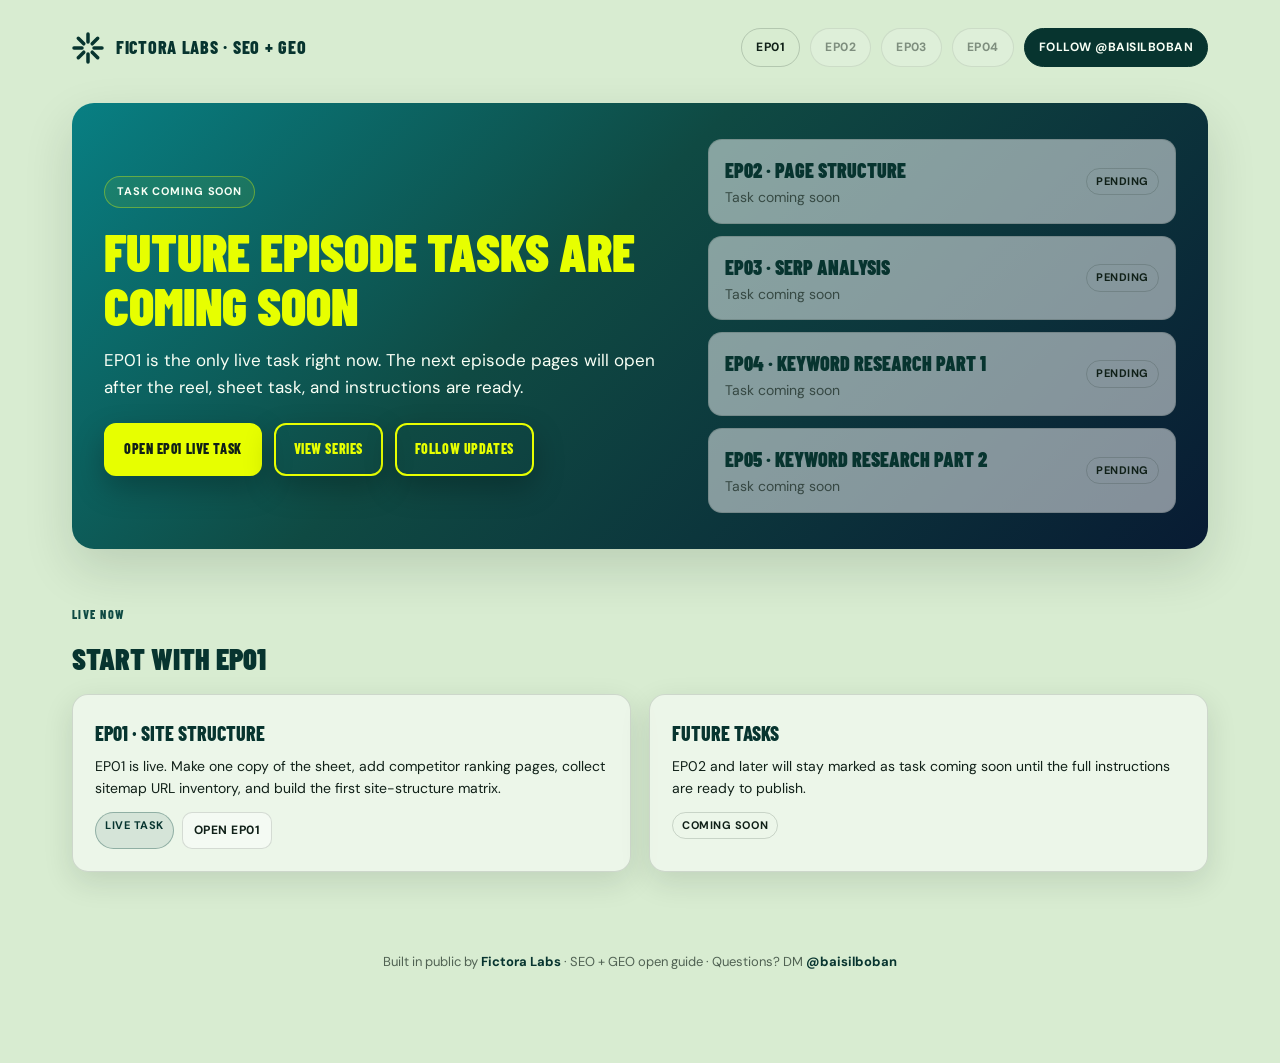
==== site/coming-soon.html @ 5ff7a61b "chore: route future episodes to coming soon" ====
<!DOCTYPE html>
<html lang="en">
<head>
  <meta charset="UTF-8" />
  <meta name="viewport" content="width=device-width, initial-scale=1.0" />
  <title>Episode Tasks Coming Soon · SEO + GEO Series</title>
  <meta name="description" content="EP01 is live now. Future SEO and GEO episode tasks will be published after each reel is ready." />
  <link rel="preconnect" href="https://fonts.googleapis.com" />
  <link rel="preconnect" href="https://fonts.gstatic.com" crossorigin />
  <link href="https://fonts.googleapis.com/css2?family=Barlow+Condensed:wght@700;800;900&family=DM+Sans:wght@300;400;500&display=swap" rel="stylesheet" />
  <link rel="stylesheet" href="assets/css/site.css" />
</head>
<body>
<div class="page">
  <div class="wrap">

    <header class="nav">
      <a class="brand" href="index.html">
        <svg width="32" height="32" viewBox="0 0 32 32" fill="none" aria-hidden="true">
          <line x1="16" y1="2" x2="16" y2="10" stroke="currentColor" stroke-width="3.5" stroke-linecap="round"/>
          <line x1="16" y1="22" x2="16" y2="30" stroke="currentColor" stroke-width="3.5" stroke-linecap="round"/>
          <line x1="2" y1="16" x2="10" y2="16" stroke="currentColor" stroke-width="3.5" stroke-linecap="round"/>
          <line x1="22" y1="16" x2="30" y2="16" stroke="currentColor" stroke-width="3.5" stroke-linecap="round"/>
          <line x1="6.3" y1="6.3" x2="11.8" y2="11.8" stroke="currentColor" stroke-width="3.5" stroke-linecap="round"/>
          <line x1="20.2" y1="20.2" x2="25.7" y2="25.7" stroke="currentColor" stroke-width="3.5" stroke-linecap="round"/>
          <line x1="25.7" y1="6.3" x2="20.2" y2="11.8" stroke="currentColor" stroke-width="3.5" stroke-linecap="round"/>
          <line x1="11.8" y1="20.2" x2="6.3" y2="25.7" stroke="currentColor" stroke-width="3.5" stroke-linecap="round"/>
        </svg>
        Fictora Labs · SEO + GEO
      </a>
      <nav class="nav-links">
        <a class="pill" href="ep01.html">EP01</a>
        <a class="pill coming" href="coming-soon.html">EP02</a>
        <a class="pill coming" href="coming-soon.html">EP03</a>
        <a class="pill coming" href="coming-soon.html">EP04</a>
        <a class="pill primary" href="https://instagram.com/baisilboban" target="_blank" rel="noopener">Follow @baisilboban</a>
      </nav>
    </header>

    <section class="hero">
      <div>
        <div class="badge">Task coming soon</div>
        <h1>Future Episode Tasks Are Coming Soon</h1>
        <p class="lead">EP01 is the only live task right now. The next episode pages will open after the reel, sheet task, and instructions are ready.</p>
        <div class="cta-row">
          <a class="btn" href="ep01.html">Open EP01 Live Task</a>
          <a class="btn ghost" href="index.html#episodes">View Series</a>
          <a class="btn ghost" href="https://instagram.com/baisilboban" target="_blank" rel="noopener">Follow Updates</a>
        </div>
      </div>
      <div class="coming-soon-list">
        <div class="coming-soon-row">
          <div>
            <h3>EP02 · Page Structure</h3>
            <p>Task coming soon</p>
          </div>
          <span class="tag">Pending</span>
        </div>
        <div class="coming-soon-row">
          <div>
            <h3>EP03 · SERP Analysis</h3>
            <p>Task coming soon</p>
          </div>
          <span class="tag">Pending</span>
        </div>
        <div class="coming-soon-row">
          <div>
            <h3>EP04 · Keyword Research Part 1</h3>
            <p>Task coming soon</p>
          </div>
          <span class="tag">Pending</span>
        </div>
        <div class="coming-soon-row">
          <div>
            <h3>EP05 · Keyword Research Part 2</h3>
            <p>Task coming soon</p>
          </div>
          <span class="tag">Pending</span>
        </div>
      </div>
    </section>

    <section class="section">
      <div class="eyebrow">Live now</div>
      <h2 class="section-title">Start with EP01</h2>
      <div class="grid cols-2">
        <div class="card">
          <h3>EP01 · Site Structure</h3>
          <p>EP01 is live. Make one copy of the sheet, add competitor ranking pages, collect sitemap URL inventory, and build the first site-structure matrix.</p>
          <div class="meta">
            <span class="tag warning">Live task</span>
            <a class="resource-link" href="ep01.html">Open EP01</a>
          </div>
        </div>
        <div class="card">
          <h3>Future tasks</h3>
          <p>EP02 and later will stay marked as task coming soon until the full instructions are ready to publish.</p>
          <div class="meta">
            <span class="tag">Coming soon</span>
          </div>
        </div>
      </div>
    </section>

    <footer class="footer">
      Built in public by <a href="https://fictoralabs.ae" target="_blank" rel="noopener">Fictora Labs</a> · SEO + GEO open guide · Questions? DM <a href="https://instagram.com/baisilboban" target="_blank" rel="noopener">@baisilboban</a>
    </footer>

  </div>
</div>
<script src="assets/js/email-capture.js"></script>
</body>
</html>
---- site/assets/css/site.css ----
/* Fictora Labs · SEO + GEO Series
   Shared styles. Source of truth: ../../../DESIGN.md */

:root {
  --navy: #0f1a2b;
  --ink: #102018;
  --green: #0f4a43;
  --green-dark: #07342f;
  --accent: var(--green);
  --yellow: #E7FF00;
  --mint: #d8ecd1;
  --teal: #178a7a;
  --mid: #527365;
  --text: #102018;
  --muted: rgba(16, 32, 24, 0.68);
  --panel-text: #f8fff5;
  --panel-muted: rgba(248, 255, 245, 0.74);
  --radius: 14px;
  --radius-lg: 22px;
  --shadow: 0 20px 50px rgba(16, 32, 24, 0.14);
  --shadow-sm: 0 10px 30px rgba(16, 32, 24, 0.12);
  --card: rgba(255, 255, 255, 0.56);
  --border: rgba(16, 32, 24, 0.14);
}

* { box-sizing: border-box; margin: 0; padding: 0; }

body {
  font-family: 'DM Sans', -apple-system, BlinkMacSystemFont, sans-serif;
  background: var(--mint);
  color: var(--text);
  line-height: 1.6;
  -webkit-font-smoothing: antialiased;
}

a { text-decoration: none; color: inherit; }
button { cursor: pointer; border: none; background: none; font: inherit; color: inherit; }

.page {
  min-height: 100vh;
  background: var(--mint);
}

.wrap {
  width: 100%;
  max-width: 1180px;
  margin: 0 auto;
  padding: 28px 22px 80px;
  position: relative;
}

/* ---------- Nav ---------- */
.nav {
  display: flex;
  align-items: center;
  justify-content: space-between;
  margin-bottom: 36px;
  gap: 16px;
  flex-wrap: wrap;
}

.brand {
  display: flex;
  align-items: center;
  gap: 12px;
  font-family: 'Barlow Condensed', sans-serif;
  font-weight: 800;
  letter-spacing: .04em;
  font-size: 18px;
  text-transform: uppercase;
  color: var(--green-dark);
}

.nav-links {
  display: flex;
  gap: 10px;
  flex-wrap: wrap;
  min-width: 0;
  max-width: 100%;
}

.pill {
  display: inline-flex;
  align-items: center;
  justify-content: center;
  padding: 9px 14px;
  border: 1.5px solid rgba(16, 32, 24, 0.18);
  border-radius: 999px;
  font-size: 12px;
  font-weight: 700;
  letter-spacing: .04em;
  text-transform: uppercase;
  color: var(--text);
  transition: border-color .2s, color .2s;
}

.pill:hover { border-color: var(--green); color: var(--green); }
.pill.primary { border-color: var(--green-dark); color: var(--panel-text); background: var(--green-dark); }
.pill.active { border-color: var(--green); color: var(--green); background: rgba(255, 255, 255, 0.36); }
.pill.coming {
  color: rgba(16, 32, 24, 0.62);
  border-color: rgba(16, 32, 24, 0.12);
  background: rgba(255, 255, 255, 0.24);
}

/* ---------- Type ---------- */
.eyebrow {
  font-size: 12px;
  letter-spacing: .12em;
  text-transform: uppercase;
  color: var(--green);
  font-family: 'Barlow Condensed', sans-serif;
  font-weight: 800;
  margin-bottom: 10px;
}

h1 {
  font-family: 'Barlow Condensed', sans-serif;
  font-weight: 900;
  letter-spacing: 0;
  font-size: 52px;
  line-height: 1.05;
  text-transform: uppercase;
  color: var(--yellow);
}

h2.section-title {
  font-family: 'Barlow Condensed', sans-serif;
  font-weight: 900;
  letter-spacing: 0;
  text-transform: uppercase;
  font-size: 30px;
  color: var(--green-dark);
  margin-bottom: 12px;
}

.lead {
  color: var(--text);
  margin: 14px 0 22px;
  font-size: 17px;
  max-width: 680px;
}

.section { margin-top: 56px; }
.section-subhead { margin-top: 22px; }

/* ---------- Hero ---------- */
.hero {
  display: grid;
  grid-template-columns: 1.1fr 0.9fr;
  width: 100%;
  max-width: 100%;
  min-width: 0;
  gap: 32px;
  align-items: center;
  padding: 36px 32px;
  border-radius: var(--radius-lg);
  background: linear-gradient(135deg, #087f83 0%, #0f4a43 42%, #081b33 100%);
  color: var(--panel-text);
  box-shadow: var(--shadow);
}

.hero > *, .episode > *, .card, .resource-card, .kit { min-width: 0; }
.hero .lead { color: var(--panel-text); }
.hero .stat-card {
  background: rgba(6, 31, 45, 0.58);
  border-color: rgba(216, 236, 209, 0.22);
  box-shadow: inset 0 1px 0 rgba(248, 255, 245, 0.08);
}
.hero .stat-card p { color: var(--panel-muted) !important; }
.hero .stat-value { color: var(--panel-text); }

.badge {
  display: inline-flex;
  align-items: center;
  gap: 8px;
  padding: 6px 12px;
  border-radius: 999px;
  border: 1.5px solid rgba(231, 255, 0, 0.35);
  font-size: 11px;
  font-weight: 700;
  letter-spacing: .08em;
  text-transform: uppercase;
  background: rgba(231, 255, 0, 0.08);
  margin-bottom: 16px;
}

.cta-row {
  display: flex;
  gap: 12px;
  flex-wrap: wrap;
  margin-top: 14px;
}

.btn {
  padding: 13px 18px;
  border-radius: 12px;
  font-weight: 800;
  font-family: 'Barlow Condensed', sans-serif;
  letter-spacing: .04em;
  text-transform: uppercase;
  font-size: 14px;
  border: 2px solid var(--yellow);
  background: var(--yellow);
  color: var(--ink);
  box-shadow: 0 12px 30px rgba(0, 0, 0, 0.25);
  display: inline-flex;
  align-items: center;
  gap: 8px;
  transition: transform .15s;
}

.btn:hover { transform: translateY(-1px); }
.btn.ghost { background: transparent; color: var(--yellow); }
.btn.ghost:hover { background: rgba(231, 255, 0, 0.1); }
.btn.disabled {
  opacity: 0.62;
  cursor: default;
  box-shadow: none;
}
.btn.disabled:hover { transform: none; }

/* ---------- Cards ---------- */
.stat-card {
  background: var(--card);
  border: 1px solid rgba(248, 255, 245, 0.16);
  padding: 18px;
  border-radius: var(--radius);
  backdrop-filter: blur(8px);
}

.stat-title {
  font-size: 12px;
  letter-spacing: .1em;
  text-transform: uppercase;
  color: var(--yellow);
  font-weight: 800;
  font-family: 'Barlow Condensed', sans-serif;
}

.stat-value {
  font-size: 26px;
  font-family: 'Barlow Condensed', sans-serif;
  font-weight: 900;
  letter-spacing: .01em;
  line-height: 1.15;
  margin-top: 4px;
}

.grid { display: grid; gap: 18px; }
.grid.cols-2 { grid-template-columns: repeat(auto-fit, minmax(280px, 1fr)); }
.grid.cols-3 { grid-template-columns: repeat(auto-fit, minmax(240px, 1fr)); }

.card {
  background: rgba(255, 255, 255, 0.52);
  border: 1px solid var(--border);
  border-radius: 16px;
  padding: 22px;
  box-shadow: var(--shadow-sm);
  transition: border-color .2s, transform .15s;
}

.card:hover { border-color: rgba(15, 74, 67, 0.35); }
.card.linkcard { cursor: pointer; }
.card.linkcard:hover { transform: translateY(-2px); }

.card h3 {
  font-family: 'Barlow Condensed', sans-serif;
  font-weight: 800;
  text-transform: uppercase;
  letter-spacing: 0;
  font-size: 20px;
  color: var(--green-dark);
  margin-bottom: 6px;
}

.card p { color: var(--text); font-size: 14px; }
.card .meta { margin-top: 12px; display: flex; gap: 8px; flex-wrap: wrap; }

p code,
li code {
  display: inline-block;
  padding: 1px 5px;
  border-radius: 5px;
  background: rgba(16, 32, 24, 0.08);
  color: var(--green-dark);
  font-size: 0.92em;
}

.tag {
  display: inline-block;
  padding: 4px 9px;
  border-radius: 999px;
  border: 1px solid rgba(16, 32, 24, 0.16);
  font-size: 11px;
  font-weight: 700;
  letter-spacing: .05em;
  text-transform: uppercase;
  color: var(--text);
}

.tag.mint { background: rgba(82, 180, 212, 0.12); border-color: rgba(82, 180, 212, 0.6); }
.tag.warning { background: rgba(15, 74, 67, 0.1); border-color: rgba(15, 74, 67, 0.35); color: var(--green-dark); }
.tag.muted { opacity: .6; }

/* ---------- Resource grid (structure change) ---------- */
.resource-grid { display: grid; gap: 18px; grid-template-columns: repeat(auto-fit, minmax(260px, 1fr)); }

.resource-card {
  background: rgba(255, 255, 255, 0.56);
  border: 1px solid var(--border);
  border-left: 4px solid var(--green);
  border-radius: 16px;
  padding: 18px;
  box-shadow: var(--shadow-sm);
  transition: border-color .2s, transform .15s;
}

.resource-card:hover { transform: translateY(-2px); border-color: rgba(15, 74, 67, 0.35); }
.resource-card h3 { color: var(--green-dark); font-size: 20px; margin-bottom: 6px; }
.resource-card p { color: var(--text); font-size: 14px; margin-bottom: 12px; }
.resource-card .meta { display: flex; gap: 8px; flex-wrap: wrap; margin-bottom: 10px; }
.resource-card.coming-soon-card { opacity: 0.82; }
.resource-card.coming-soon-card:hover { transform: none; }

.resource-links { display: flex; gap: 8px; flex-wrap: wrap; }

.resource-link {
  display: inline-flex;
  align-items: center;
  gap: 6px;
  padding: 8px 11px;
  border-radius: 10px;
  border: 1px solid var(--border);
  background: rgba(255, 255, 255, 0.44);
  color: var(--text);
  font-weight: 700;
  font-size: 12px;
  letter-spacing: .04em;
  text-transform: uppercase;
  transition: border-color .15s, color .15s, background .15s;
}

.resource-link:hover { border-color: var(--green); color: var(--green); }

.accent-blue { border-left-color: var(--teal); }
.accent-amber { border-left-color: #e7c500; }
.accent-green { border-left-color: #7adf9b; }
.accent-pink { border-left-color: #ff7bd8; }

/* ---------- Episode page layout ---------- */
.episode {
  display: grid;
  grid-template-columns: 1.2fr 0.8fr;
  gap: 22px;
  align-items: start;
  padding: 26px;
  border-radius: 20px;
  background: rgba(255, 255, 255, 0.56);
  border: 1px solid var(--border);
}

.episode h3 {
  font-family: 'Barlow Condensed', sans-serif;
  font-size: 22px;
  font-weight: 900;
  letter-spacing: 0;
  text-transform: uppercase;
  color: var(--green-dark);
  margin-bottom: 10px;
}

.episode ul { margin: 8px 0 0 18px; }
.episode li { margin-bottom: 8px; color: var(--text); font-size: 14.5px; }
.episode p { color: var(--text); font-size: 15px; margin-bottom: 12px; }

.kit {
  background: rgba(15, 74, 67, 0.08);
  border: 1px solid rgba(16, 32, 24, 0.12);
  border-radius: 14px;
  padding: 16px;
}

.kit + .kit { margin-top: 14px; }
.kit h4 {
  font-family: 'Barlow Condensed', sans-serif;
  font-weight: 800;
  letter-spacing: .04em;
  text-transform: uppercase;
  font-size: 13px;
  color: var(--green-dark);
  margin-bottom: 10px;
}

.kit a {
  display: block;
  padding: 10px 12px;
  border-radius: 10px;
  border: 1px solid var(--border);
  color: var(--text);
  font-size: 14px;
  font-weight: 500;
  margin-top: 8px;
  transition: border-color .15s, background .15s;
}

.kit a:first-of-type { margin-top: 0; }
.kit a:hover { border-color: var(--green); background: rgba(15, 74, 67, 0.06); color: var(--green); }
.kit a::before { content: "→  "; color: var(--green); font-weight: 700; }
.kit a.no-icon::before { content: ""; }

.kit p {
  font-size: 14px;
  color: var(--text);
  margin-top: 8px;
}

.kit p:first-of-type { margin-top: 0; }
.kit ul { margin: 8px 0 0 18px; }
.kit li { color: var(--text); font-size: 14px; margin-bottom: 6px; }

.script-panel {
  margin-top: 22px;
  background: rgba(16, 32, 24, 0.92);
  border: 1px solid rgba(231, 255, 0, 0.22);
  border-radius: 18px;
  overflow: hidden;
  box-shadow: var(--shadow-sm);
}

.script-panel-head {
  display: flex;
  align-items: center;
  justify-content: space-between;
  gap: 12px;
  padding: 14px 16px;
  background: rgba(7, 52, 47, 0.86);
  border-bottom: 1px solid rgba(231, 255, 0, 0.18);
}

.script-panel-head h3 {
  font-family: 'Barlow Condensed', sans-serif;
  font-size: 18px;
  text-transform: uppercase;
  color: var(--yellow);
  letter-spacing: 0;
}

.script-code {
  max-height: 620px;
  overflow: auto;
  padding: 18px;
  color: #f8fff5;
  font-size: 12.5px;
  line-height: 1.55;
  white-space: pre;
}

.coming { opacity: 0.75; }

.coming-soon-list {
  display: grid;
  gap: 12px;
}

.coming-soon-row {
  display: flex;
  justify-content: space-between;
  gap: 16px;
  align-items: center;
  padding: 14px 16px;
  border-radius: 14px;
  background: rgba(255, 255, 255, 0.5);
  border: 1px solid var(--border);
}

.coming-soon-row h3 {
  font-family: 'Barlow Condensed', sans-serif;
  font-weight: 900;
  text-transform: uppercase;
  color: var(--green-dark);
  font-size: 20px;
}

.coming-soon-row p {
  color: var(--muted);
  font-size: 14px;
}

/* ---------- Footer ---------- */
.footer {
  margin: 80px 0 10px;
  text-align: center;
  font-size: 13px;
  color: var(--muted);
}

.footer a { color: var(--green-dark); font-weight: 700; }

/* ---------- Modal (email capture stub) ---------- */
.modal-backdrop {
  position: fixed; inset: 0;
  background: rgba(5, 15, 35, 0.78);
  backdrop-filter: blur(6px);
  display: none;
  align-items: center;
  justify-content: center;
  z-index: 100;
  padding: 20px;
}

.modal-backdrop.open { display: flex; }

.modal {
  background: var(--navy);
  border: 1px solid rgba(231, 255, 0, 0.25);
  color: var(--panel-text);
  border-radius: var(--radius-lg);
  padding: 28px;
  max-width: 440px;
  width: 100%;
  box-shadow: 0 30px 80px rgba(0, 0, 0, 0.5);
}

.modal h3 {
  font-family: 'Barlow Condensed', sans-serif;
  font-weight: 900;
  text-transform: uppercase;
  font-size: 22px;
  color: var(--yellow);
  margin-bottom: 8px;
}

.modal p { font-size: 14px; color: var(--panel-muted); margin-bottom: 18px; }

.modal input {
  width: 100%;
  padding: 12px 14px;
  border-radius: 10px;
  border: 1.5px solid rgba(248, 255, 245, 0.18);
  background: rgba(0, 0, 0, 0.25);
  color: var(--panel-text);
  font-family: inherit;
  font-size: 15px;
  margin-bottom: 12px;
}

.modal input:focus { outline: none; border-color: var(--yellow); }
.modal .modal-actions { display: flex; gap: 10px; justify-content: flex-end; margin-top: 6px; }
.modal .close { color: var(--panel-muted); font-size: 13px; padding: 8px 12px; }
.modal .close:hover { color: var(--yellow); }

/* ---------- Responsive ---------- */
@media (max-width: 900px) {
  .hero { grid-template-columns: 1fr; padding: 28px 22px; }
  .episode { grid-template-columns: 1fr; }
  h1 { font-size: 42px; }
}

@media (max-width: 560px) {
  html, body, .page { max-width: 100%; overflow-x: hidden; }
  .wrap {
    width: 100vw;
    max-width: 100vw;
    padding: 24px 18px 64px;
    overflow-x: hidden;
  }
  .nav { align-items: flex-start; }
  .brand { width: 100%; }
  .nav-links {
    display: grid;
    width: calc(100vw - 36px);
    max-width: calc(100vw - 36px);
    grid-template-columns: repeat(4, minmax(0, 1fr));
    gap: 8px;
  }
  .nav-links .pill { padding: 9px 8px; }
  .nav-links .pill.primary { grid-column: 1 / -1; }
  .hero {
    width: calc(100vw - 36px);
    max-width: calc(100vw - 36px);
    padding: 28px 22px;
    border-radius: 18px;
    overflow: hidden;
  }
  .hero h1 { max-width: 10.5ch; }
  .hero .lead { max-width: 28ch; }
  h1 { font-size: 32px; }
  .lead { font-size: 16px; }
  .cta-row { flex-direction: column; align-items: stretch; }
  .btn { width: 100%; justify-content: center; }
  .stat-card { width: 100%; max-width: 100%; }
  .stat-card p { overflow-wrap: anywhere; }
  .stat-value { font-size: 24px; overflow-wrap: anywhere; }
  .coming-soon-row {
    align-items: flex-start;
    flex-direction: column;
  }
}
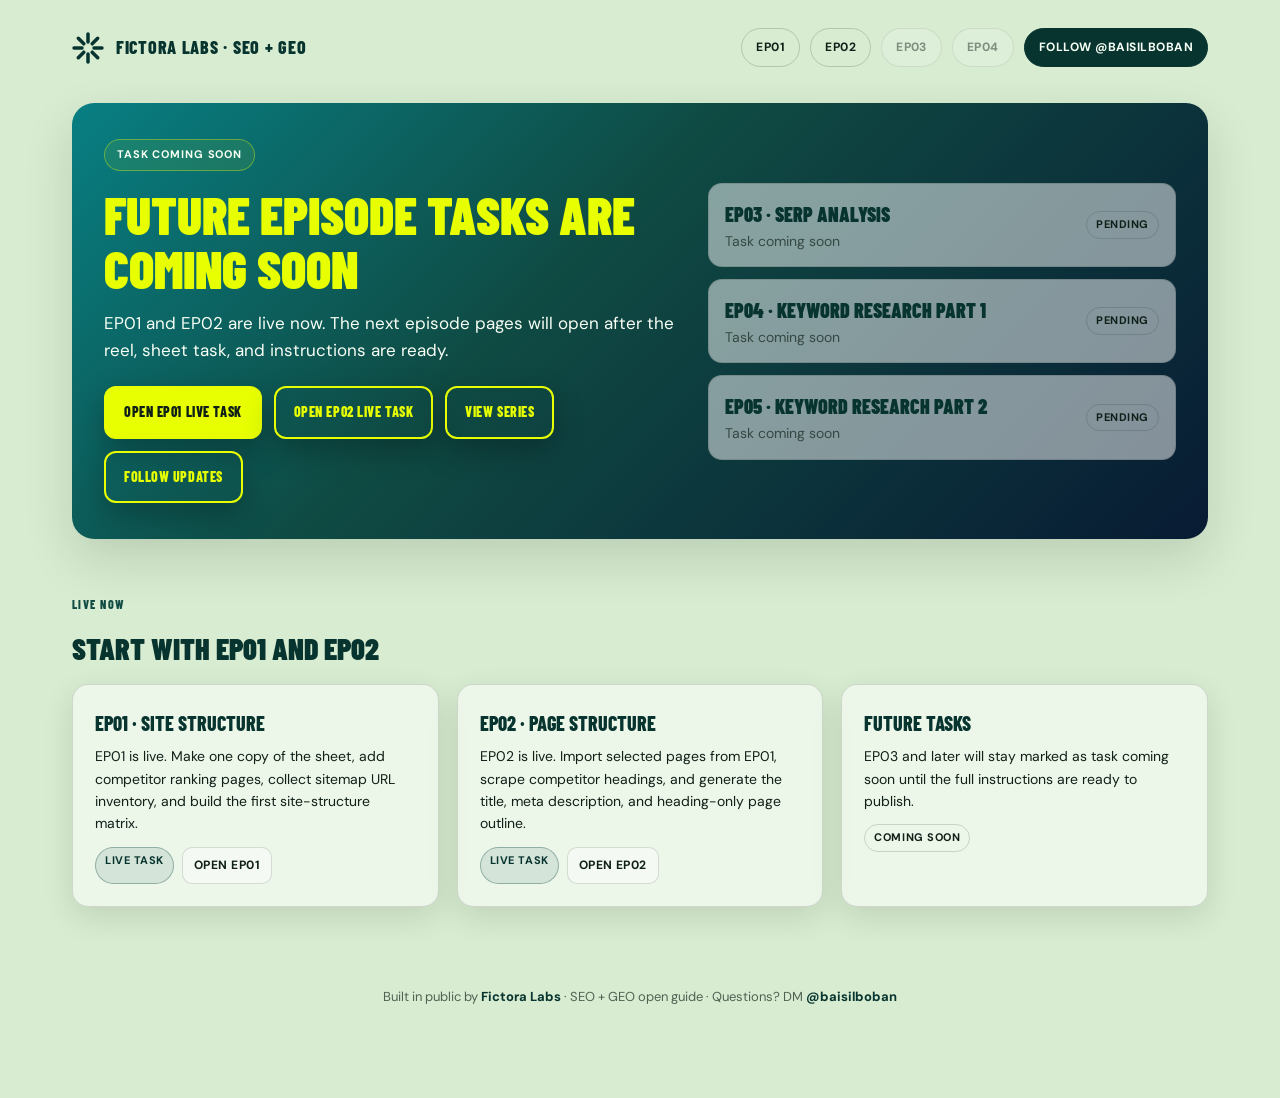
==== commit d4f3a19a: "feat: publish EP02 page structure workflow" ====
--- a/site/coming-soon.html
+++ b/site/coming-soon.html
@@ -30,7 +30,7 @@
       </a>
       <nav class="nav-links">
         <a class="pill" href="ep01.html">EP01</a>
-        <a class="pill coming" href="coming-soon.html">EP02</a>
+        <a class="pill" href="ep02.html">EP02</a>
         <a class="pill coming" href="coming-soon.html">EP03</a>
         <a class="pill coming" href="coming-soon.html">EP04</a>
         <a class="pill primary" href="https://instagram.com/baisilboban" target="_blank" rel="noopener">Follow @baisilboban</a>
@@ -41,21 +41,15 @@
       <div>
         <div class="badge">Task coming soon</div>
         <h1>Future Episode Tasks Are Coming Soon</h1>
-        <p class="lead">EP01 is the only live task right now. The next episode pages will open after the reel, sheet task, and instructions are ready.</p>
+        <p class="lead">EP01 and EP02 are live now. The next episode pages will open after the reel, sheet task, and instructions are ready.</p>
         <div class="cta-row">
           <a class="btn" href="ep01.html">Open EP01 Live Task</a>
+          <a class="btn ghost" href="ep02.html">Open EP02 Live Task</a>
           <a class="btn ghost" href="index.html#episodes">View Series</a>
           <a class="btn ghost" href="https://instagram.com/baisilboban" target="_blank" rel="noopener">Follow Updates</a>
         </div>
       </div>
       <div class="coming-soon-list">
-        <div class="coming-soon-row">
-          <div>
-            <h3>EP02 · Page Structure</h3>
-            <p>Task coming soon</p>
-          </div>
-          <span class="tag">Pending</span>
-        </div>
         <div class="coming-soon-row">
           <div>
             <h3>EP03 · SERP Analysis</h3>
@@ -82,7 +76,7 @@
 
     <section class="section">
       <div class="eyebrow">Live now</div>
-      <h2 class="section-title">Start with EP01</h2>
+      <h2 class="section-title">Start with EP01 and EP02</h2>
       <div class="grid cols-2">
         <div class="card">
           <h3>EP01 · Site Structure</h3>
@@ -93,8 +87,16 @@
           </div>
         </div>
         <div class="card">
+          <h3>EP02 · Page Structure</h3>
+          <p>EP02 is live. Import selected pages from EP01, scrape competitor headings, and generate the title, meta description, and heading-only page outline.</p>
+          <div class="meta">
+            <span class="tag warning">Live task</span>
+            <a class="resource-link" href="ep02.html">Open EP02</a>
+          </div>
+        </div>
+        <div class="card">
           <h3>Future tasks</h3>
-          <p>EP02 and later will stay marked as task coming soon until the full instructions are ready to publish.</p>
+          <p>EP03 and later will stay marked as task coming soon until the full instructions are ready to publish.</p>
           <div class="meta">
             <span class="tag">Coming soon</span>
           </div>
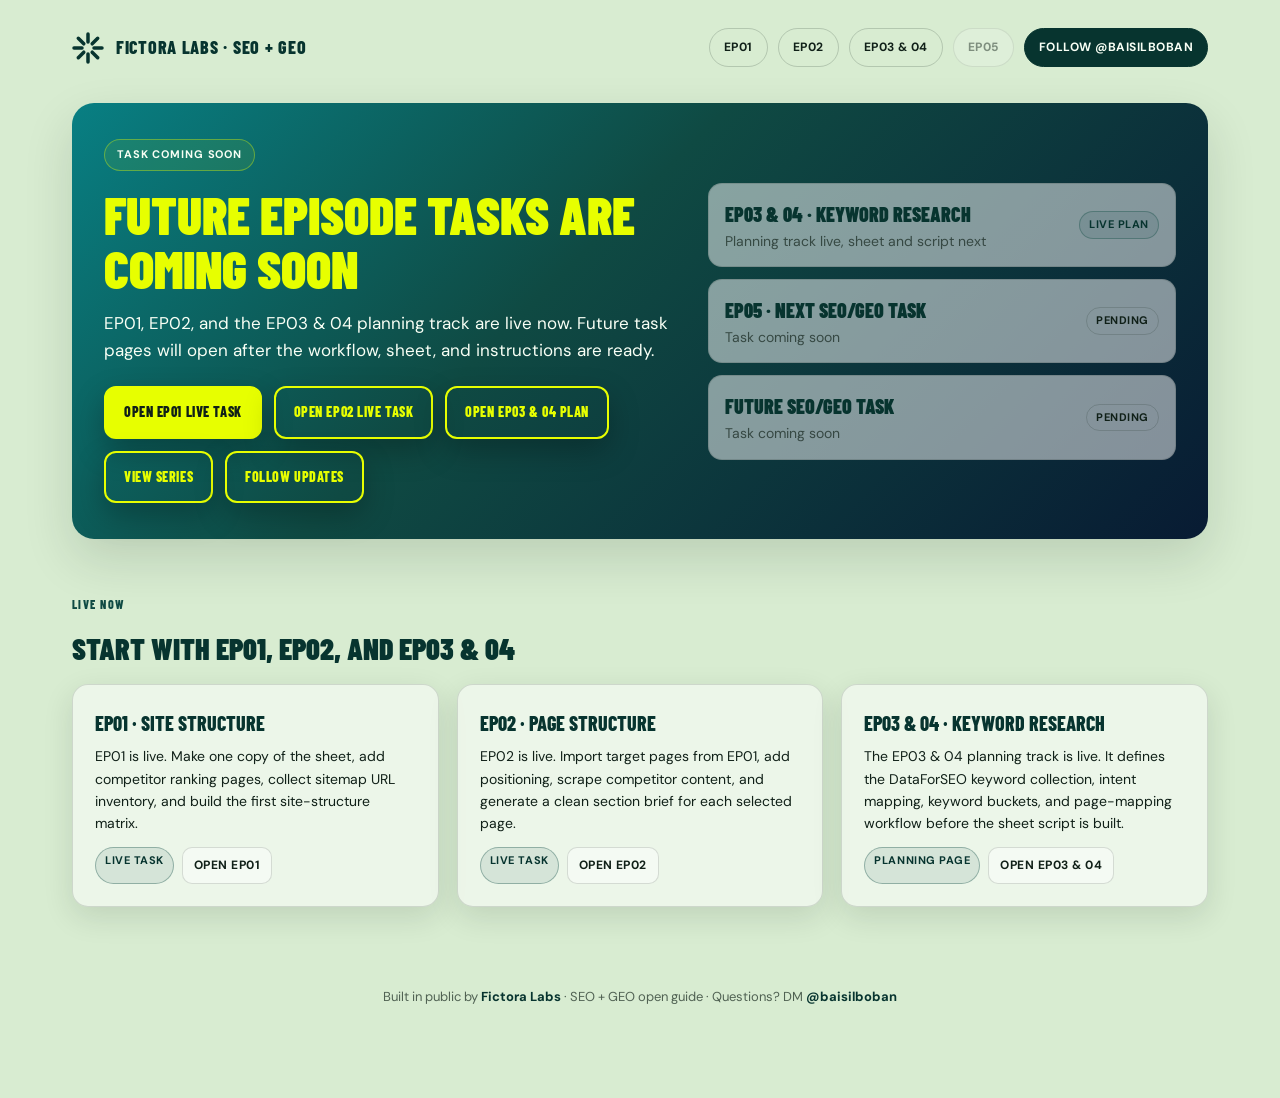
==== commit 670cea6c: "feat: add combined EP03 and 04 keyword research page" ====
--- a/site/coming-soon.html
+++ b/site/coming-soon.html
@@ -4,7 +4,7 @@
   <meta charset="UTF-8" />
   <meta name="viewport" content="width=device-width, initial-scale=1.0" />
   <title>Episode Tasks Coming Soon · SEO + GEO Series</title>
-  <meta name="description" content="EP01 is live now. Future SEO and GEO episode tasks will be published after each reel is ready." />
+  <meta name="description" content="EP01, EP02, and the EP03 & 04 planning track are live now. Future SEO and GEO episode tasks will be published after each workflow is ready." />
   <link rel="preconnect" href="https://fonts.googleapis.com" />
   <link rel="preconnect" href="https://fonts.gstatic.com" crossorigin />
   <link href="https://fonts.googleapis.com/css2?family=Barlow+Condensed:wght@700;800;900&family=DM+Sans:wght@300;400;500&display=swap" rel="stylesheet" />
@@ -31,8 +31,8 @@
       <nav class="nav-links">
         <a class="pill" href="ep01.html">EP01</a>
         <a class="pill" href="ep02.html">EP02</a>
-        <a class="pill coming" href="coming-soon.html">EP03</a>
-        <a class="pill coming" href="coming-soon.html">EP04</a>
+        <a class="pill" href="ep03.html">EP03 & 04</a>
+        <a class="pill coming" href="coming-soon.html">EP05</a>
         <a class="pill primary" href="https://instagram.com/baisilboban" target="_blank" rel="noopener">Follow @baisilboban</a>
       </nav>
     </header>
@@ -41,10 +41,11 @@
       <div>
         <div class="badge">Task coming soon</div>
         <h1>Future Episode Tasks Are Coming Soon</h1>
-        <p class="lead">EP01 and EP02 are live now. The next episode pages will open after the reel, sheet task, and instructions are ready.</p>
+        <p class="lead">EP01, EP02, and the EP03 & 04 planning track are live now. Future task pages will open after the workflow, sheet, and instructions are ready.</p>
         <div class="cta-row">
           <a class="btn" href="ep01.html">Open EP01 Live Task</a>
           <a class="btn ghost" href="ep02.html">Open EP02 Live Task</a>
+          <a class="btn ghost" href="ep03.html">Open EP03 & 04 Plan</a>
           <a class="btn ghost" href="index.html#episodes">View Series</a>
           <a class="btn ghost" href="https://instagram.com/baisilboban" target="_blank" rel="noopener">Follow Updates</a>
         </div>
@@ -52,21 +53,21 @@
       <div class="coming-soon-list">
         <div class="coming-soon-row">
           <div>
-            <h3>EP03 · SERP Analysis</h3>
+            <h3>EP03 & 04 · Keyword Research</h3>
+            <p>Planning track live, sheet and script next</p>
+          </div>
+          <span class="tag warning">Live plan</span>
+        </div>
+        <div class="coming-soon-row">
+          <div>
+            <h3>EP05 · Next SEO/GEO Task</h3>
             <p>Task coming soon</p>
           </div>
           <span class="tag">Pending</span>
         </div>
         <div class="coming-soon-row">
           <div>
-            <h3>EP04 · Keyword Research Part 1</h3>
-            <p>Task coming soon</p>
-          </div>
-          <span class="tag">Pending</span>
-        </div>
-        <div class="coming-soon-row">
-          <div>
-            <h3>EP05 · Keyword Research Part 2</h3>
+            <h3>Future SEO/GEO Task</h3>
             <p>Task coming soon</p>
           </div>
           <span class="tag">Pending</span>
@@ -76,7 +77,7 @@
 
     <section class="section">
       <div class="eyebrow">Live now</div>
-      <h2 class="section-title">Start with EP01 and EP02</h2>
+      <h2 class="section-title">Start with EP01, EP02, and EP03 & 04</h2>
       <div class="grid cols-2">
         <div class="card">
           <h3>EP01 · Site Structure</h3>
@@ -88,17 +89,18 @@
         </div>
         <div class="card">
           <h3>EP02 · Page Structure</h3>
-          <p>EP02 is live. Import selected pages from EP01, scrape competitor headings, and generate the title, meta description, and heading-only page outline.</p>
+          <p>EP02 is live. Import target pages from EP01, add positioning, scrape competitor content, and generate a clean section brief for each selected page.</p>
           <div class="meta">
             <span class="tag warning">Live task</span>
             <a class="resource-link" href="ep02.html">Open EP02</a>
           </div>
         </div>
         <div class="card">
-          <h3>Future tasks</h3>
-          <p>EP03 and later will stay marked as task coming soon until the full instructions are ready to publish.</p>
+          <h3>EP03 & 04 · Keyword Research</h3>
+          <p>The EP03 & 04 planning track is live. It defines the DataForSEO keyword collection, intent mapping, keyword buckets, and page-mapping workflow before the sheet script is built.</p>
           <div class="meta">
-            <span class="tag">Coming soon</span>
+            <span class="tag warning">Planning page</span>
+            <a class="resource-link" href="ep03.html">Open EP03 & 04</a>
           </div>
         </div>
       </div>
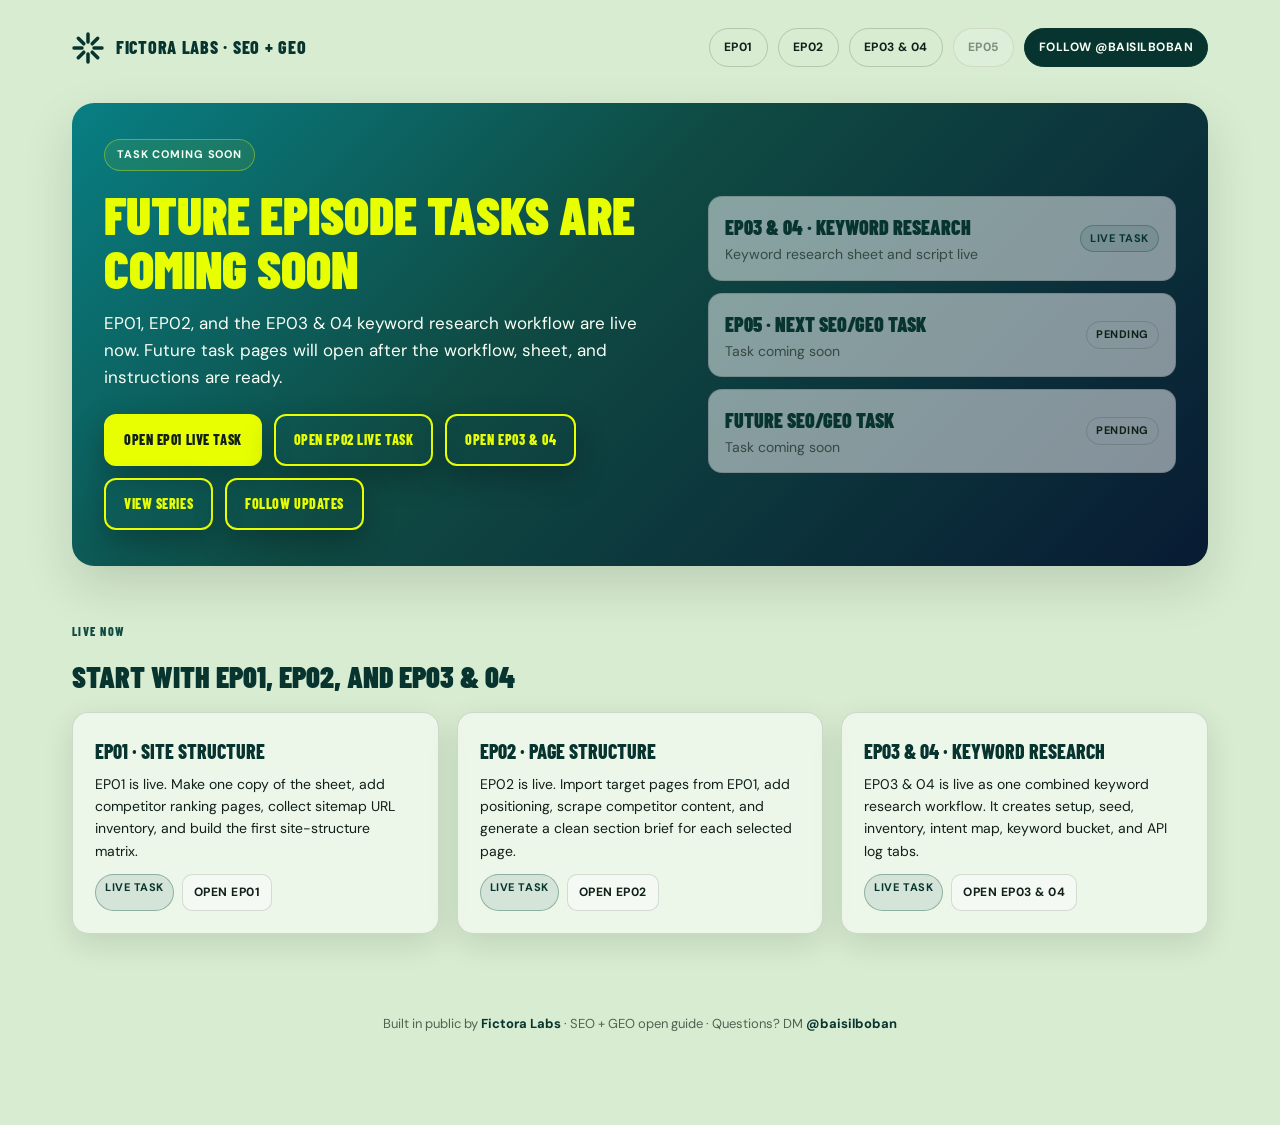
==== commit 23f3fe8c: "feat: add EP03 and 04 keyword research script" ====
--- a/site/coming-soon.html
+++ b/site/coming-soon.html
@@ -4,7 +4,7 @@
   <meta charset="UTF-8" />
   <meta name="viewport" content="width=device-width, initial-scale=1.0" />
   <title>Episode Tasks Coming Soon · SEO + GEO Series</title>
-  <meta name="description" content="EP01, EP02, and the EP03 & 04 planning track are live now. Future SEO and GEO episode tasks will be published after each workflow is ready." />
+  <meta name="description" content="EP01, EP02, and the EP03 & 04 keyword research workflow are live now. Future SEO and GEO episode tasks will be published after each workflow is ready." />
   <link rel="preconnect" href="https://fonts.googleapis.com" />
   <link rel="preconnect" href="https://fonts.gstatic.com" crossorigin />
   <link href="https://fonts.googleapis.com/css2?family=Barlow+Condensed:wght@700;800;900&family=DM+Sans:wght@300;400;500&display=swap" rel="stylesheet" />
@@ -41,11 +41,11 @@
       <div>
         <div class="badge">Task coming soon</div>
         <h1>Future Episode Tasks Are Coming Soon</h1>
-        <p class="lead">EP01, EP02, and the EP03 & 04 planning track are live now. Future task pages will open after the workflow, sheet, and instructions are ready.</p>
+        <p class="lead">EP01, EP02, and the EP03 & 04 keyword research workflow are live now. Future task pages will open after the workflow, sheet, and instructions are ready.</p>
         <div class="cta-row">
           <a class="btn" href="ep01.html">Open EP01 Live Task</a>
           <a class="btn ghost" href="ep02.html">Open EP02 Live Task</a>
-          <a class="btn ghost" href="ep03.html">Open EP03 & 04 Plan</a>
+          <a class="btn ghost" href="ep03.html">Open EP03 & 04</a>
           <a class="btn ghost" href="index.html#episodes">View Series</a>
           <a class="btn ghost" href="https://instagram.com/baisilboban" target="_blank" rel="noopener">Follow Updates</a>
         </div>
@@ -54,9 +54,9 @@
         <div class="coming-soon-row">
           <div>
             <h3>EP03 & 04 · Keyword Research</h3>
-            <p>Planning track live, sheet and script next</p>
+            <p>Keyword research sheet and script live</p>
           </div>
-          <span class="tag warning">Live plan</span>
+          <span class="tag warning">Live task</span>
         </div>
         <div class="coming-soon-row">
           <div>
@@ -97,9 +97,9 @@
         </div>
         <div class="card">
           <h3>EP03 & 04 · Keyword Research</h3>
-          <p>The EP03 & 04 planning track is live. It defines the DataForSEO keyword collection, intent mapping, keyword buckets, and page-mapping workflow before the sheet script is built.</p>
+          <p>EP03 & 04 is live as one combined keyword research workflow. It creates setup, seed, inventory, intent map, keyword bucket, and API log tabs.</p>
           <div class="meta">
-            <span class="tag warning">Planning page</span>
+            <span class="tag warning">Live task</span>
             <a class="resource-link" href="ep03.html">Open EP03 & 04</a>
           </div>
         </div>
